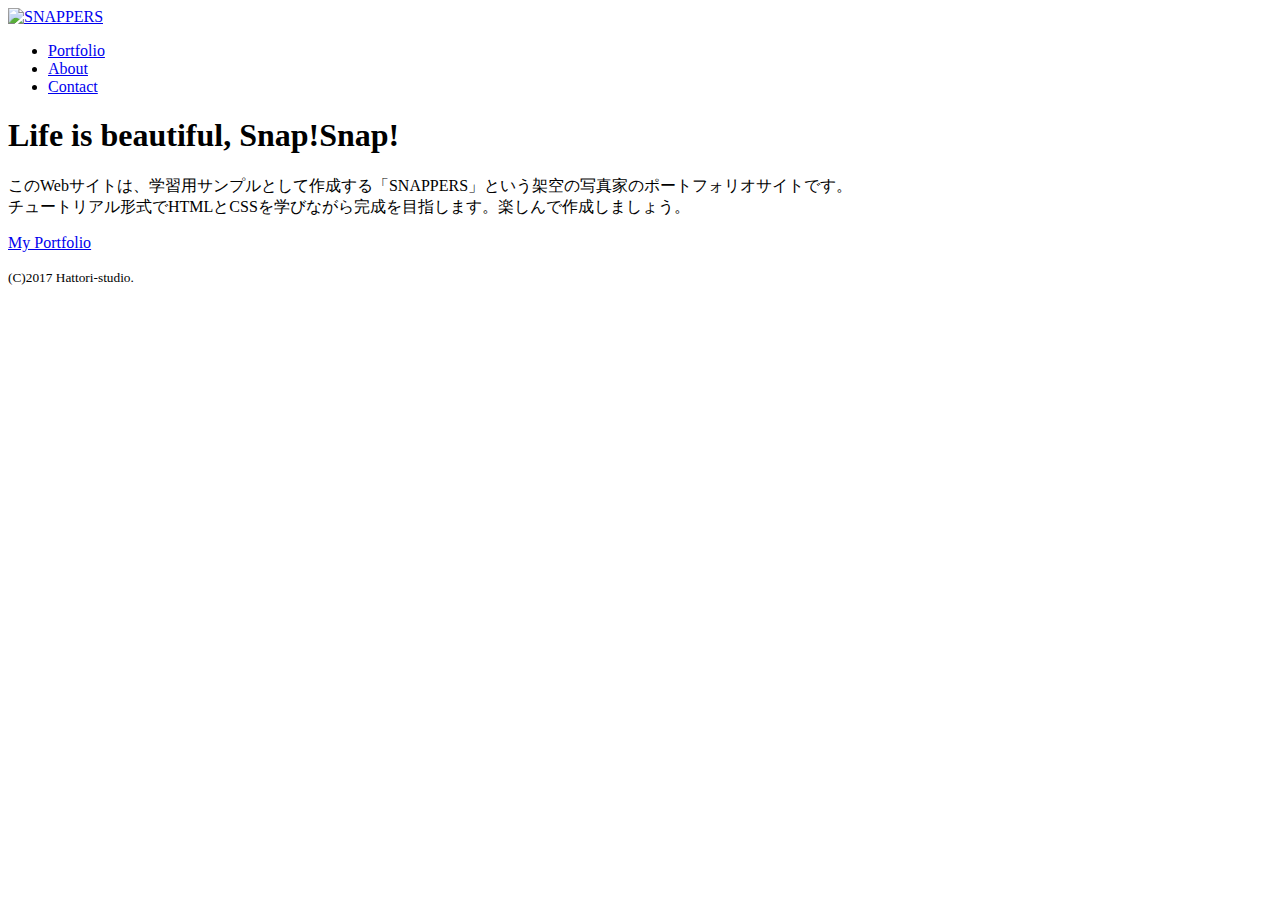
==== 5章/完成/index.html @ a6867836 "ソースファイルコミット" ====
<!DOCTYPE html>
<html>
<head>
<meta charset="UTF-8">
<title>風景写真家「SNAPPERS」Official Website</title>
<link href="https://fonts.googleapis.com/css?family=Bitter:400,700" rel="stylesheet">
<link href="css/style.css" rel="stylesheet">
</head>
<body id="index">
  
  <!-- header始まり -->
  <header>
    <div class="logo">
      <a href="index.html"><img src="images/logo.png" alt="SNAPPERS"></a>
    </div>
    <nav>
      <ul class="global-nav">
        <li><a href="portfolio.html">Portfolio</a></li>
        <li><a href="about.html">About</a></li>
        <li><a href="contact.html">Contact</a></li>
      </ul>
    </nav>
  </header>
  <!-- header終わり -->
  
  <!-- wrap始まり -->
  <div id="wrap">
    <div class="content">
      <h1>Life is beautiful, Snap!Snap!</h1>
      <p>このWebサイトは、学習用サンプルとして作成する「SNAPPERS」という架空の写真家のポートフォリオサイトです。<br>チュートリアル形式でHTMLとCSSを学びながら完成を目指します。楽しんで作成しましょう。</p>
      <p class="btn"><a href="portfolio.html">My Portfolio</a></p>
    </div>
  </div>
  <!-- wrap終わり -->
  
  <!-- footer始まり -->
  <footer>
    <small>(C)2017 Hattori-studio.</small>
  </footer>
  <!-- footer終わり -->
  
</body>
</html>
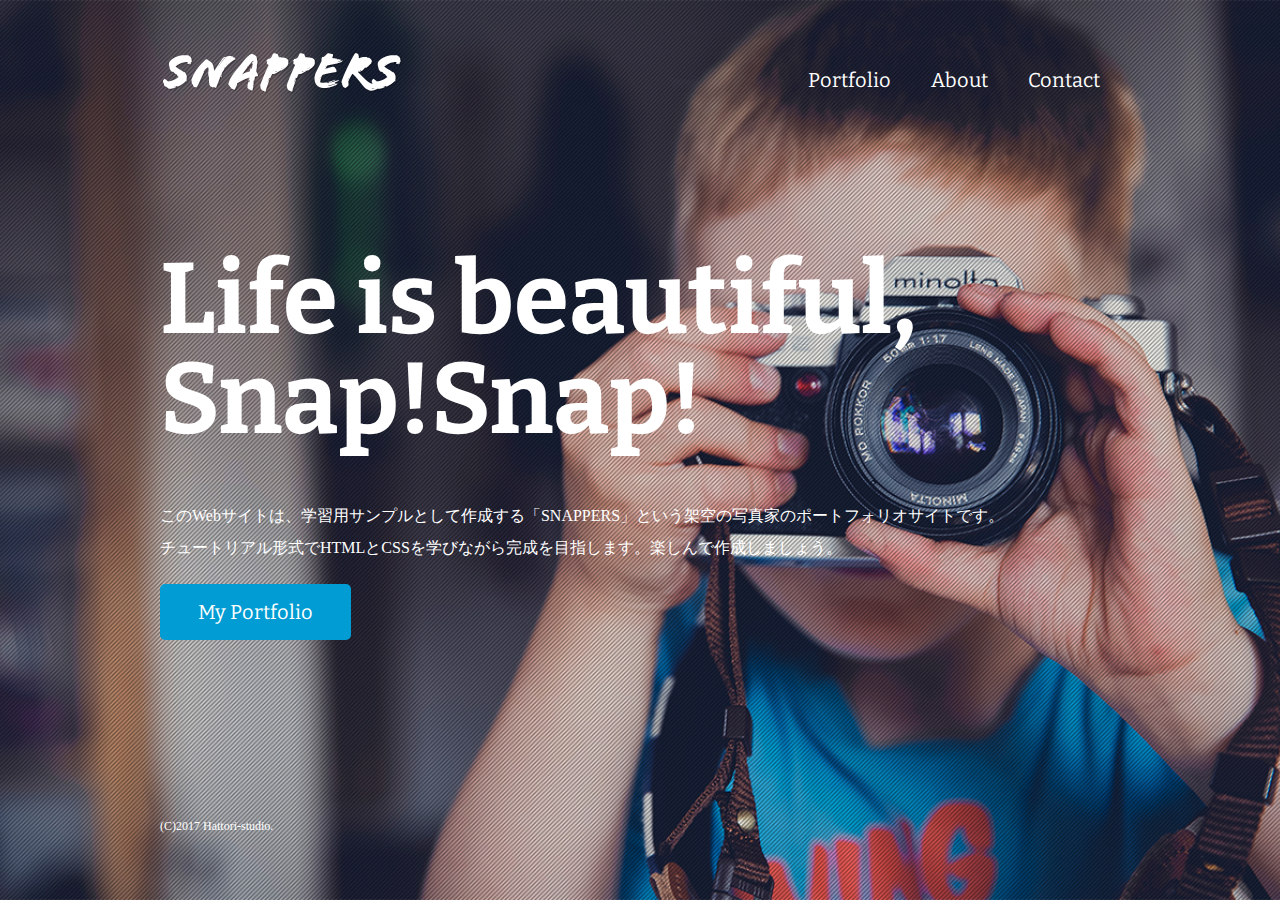
==== commit d848fb46: "08/14 修正" ====
--- a/5章/完成/index.html
+++ b/5章/完成/index.html
@@ -4,14 +4,14 @@
 <meta charset="UTF-8">
 <title>風景写真家「SNAPPERS」Official Website</title>
 <link href="https://fonts.googleapis.com/css?family=Bitter:400,700" rel="stylesheet">
-<link href="css/style.css" rel="stylesheet">
+<link href="style.css" rel="stylesheet">
 </head>
 <body id="index">
   
   <!-- header始まり -->
   <header>
     <div class="logo">
-      <a href="index.html"><img src="images/logo.png" alt="SNAPPERS"></a>
+      <a href="index.html"><img src="logo.png" alt="SNAPPERS"></a>
     </div>
     <nav>
       <ul class="global-nav">
--- a/5章/完成/style.css
+++ b/5章/完成/style.css
@@ -0,0 +1,140 @@
+@charset "utf-8";
+
+body {
+  margin: 0;
+  padding: 0;
+  background-color: #cccccc;
+  color: #333333;
+  font-size: 15px;
+  line-height: 2;
+}
+
+p,h1,h2,h3,h4,h5,h6 {
+  margin-top: 0;
+}
+
+img {
+  vertical-align:bottom;
+}
+
+ul {
+  margin: 0;
+  padding: 0;
+}
+
+a {
+  color: #3583aa;
+  text-decoration: none;
+}
+
+a:visited {
+  color: #788d98;
+}
+
+a:hover {
+  text-decoration: underline;
+}
+
+header {
+  width: 960px;
+  height: 100px;
+  margin: 0 auto;
+}
+
+.logo {
+  float: left;
+  margin-top: 50px;
+}
+
+.global-nav {
+  float: right;
+  margin-top: 60px;
+}
+
+.global-nav li {
+  float: left;
+  margin: 0 20px;
+  font-size: 20px;
+  list-style: none;
+  font-family: 'Bitter', serif;
+}
+
+.global-nav li a {
+  color: #ffffff;
+}
+
+.global-nav li a:hover {
+  border-bottom: 2px solid #ffffff;
+  padding-bottom: 3px;
+  text-decoration: none;
+}
+
+#wrap {
+  clear: both;
+}
+
+.content {
+  width: 960px;
+  margin: 0 auto;
+}
+
+footer {
+  text-align: center;
+  color: #ffffff;
+  padding: 20px 0;
+}
+
+footer small {
+  font-size: 12px;
+}
+
+#index h1 {
+  font-size: 100px;
+  line-height: 1;
+  color: #ffffff;
+  font-family: 'Bitter', serif;
+  margin-bottom: 50px;
+}
+
+#index .content {
+  margin-top: 150px;
+}
+
+#index p {
+  font-size: 16px;
+  color: #ffffff;
+}
+
+.btn a {
+  background-color: #009cd3;
+  color: #ffffff;
+  font-size: 20px;
+  font-family: 'Bitter', serif;
+  width: 185px;
+  display: block;
+  text-align: center;
+  line-height: 50px;
+  margin-top: 20px;
+  border-radius: 5px;
+  border: 3px solid #009cd3;
+}
+
+.btn a:hover {
+  text-decoration: none;
+  background-color: #ffffff;
+  color: #009cd3;
+}
+
+#index footer {
+  width: 960px;
+  margin: 150px auto 0 auto;
+  text-align: left;
+}
+
+#index {
+  background-image: url(bg-index.jpg);
+  background-repeat: no-repeat;
+  background-position: center center;
+  background-attachment: fixed;
+  background-size: cover;
+}